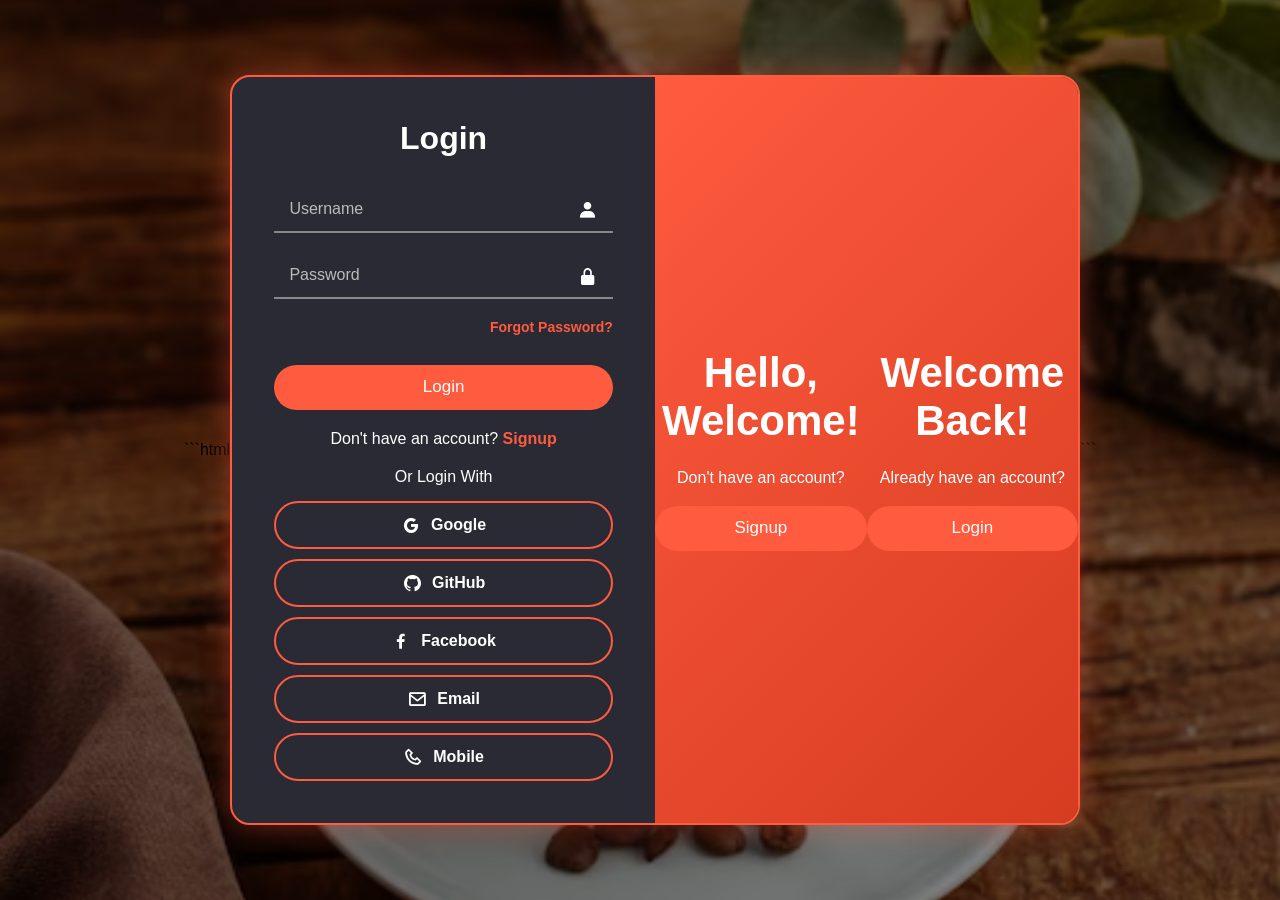
==== index.html @ 04d7d645 "Add files via upload" ====
```html
<!DOCTYPE html>
<html lang="en">

<head>
    <meta charset="UTF-8">
    <meta name="viewport" content="width=device-width, initial-scale=1.0">

    <title>Coffee Cafe</title>

    <!-- Boxicons -->
    <link
        href="https://unpkg.com/boxicons@2.1.4/css/boxicons.min.css"
        rel="stylesheet">

    <!-- CSS -->
    <link rel="stylesheet" href="style.css">
</head>

<body>

<div class="container">

    <!-- ================= LOGIN FORM ================= -->

    <div class="form-box login">

        <form action="login.php" method="POST">

            <h1>Login</h1>

            <div class="input-box">
                <input
                    type="text"
                    name="username"
                    placeholder="Username"
                    required>

                <i class="bx bxs-user"></i>
            </div>


            <div class="input-box">

                <input
                    type="password"
                    name="password"
                    placeholder="Password"
                    required>

                <i class="bx bxs-lock-alt"></i>

            </div>


            <div class="forget-password">

                <a href="forgot-password.html">
                    Forgot Password?
                </a>

            </div>


            <button type="submit" class="button">
                Login
            </button>


            <p>
                Don't have an account?

                <a href="#" class="register-link">
                    Signup
                </a>
            </p>


            <!-- SOCIAL LOGIN -->

            <div class="social-login">

                <p>Or Login With</p>

                <div class="social-icons">

                    <!-- GOOGLE -->
                    <a
                        href="https://accounts.google.com/">
                        <i class="bx bxl-google"></i>
                        Google
                    </a>


                    <!-- GITHUB -->
                    <a
                        href="https://github.com/login">
                        <i class="bx bxl-github"></i>
                        GitHub
                    </a>


                    <!-- FACEBOOK -->
                    <a
                        href="https://www.facebook.com/login/">
                        <i class="bx bxl-facebook"></i>
                        Facebook
                    </a>


                    <!-- EMAIL -->
                    <a href="mailto:">
                        <i class="bx bx-envelope"></i>
                        Email
                    </a>


                    <!-- MOBILE -->
                    <a href="tel:">
                        <i class="bx bx-phone"></i>
                        Mobile
                    </a>

                </div>

            </div>

        </form>

    </div>


    <!-- ================= REGISTER FORM ================= -->

    <div class="form-box register">

        <form action="register.php" method="POST">

            <h1>Register</h1>


            <div class="input-box">

                <input
                    type="text"
                    name="username"
                    placeholder="Username"
                    required>

                <i class="bx bxs-user"></i>

            </div>


            <div class="input-box">

                <input
                    type="email"
                    name="email"
                    placeholder="Email"
                    required>

                <i class="bx bx-envelope"></i>

            </div>


            <div class="input-box">

                <input
                    type="password"
                    name="password"
                    placeholder="Password"
                    required>

                <i class="bx bxs-lock-alt"></i>

            </div>


            <div class="input-box">

                <input
                    type="password"
                    name="confirm_password"
                    placeholder="Confirm Password"
                    required>

                <i class="bx bxs-lock-alt"></i>

            </div>


            <button type="submit" class="button">
                Register
            </button>


            <p>

                Already have an account?

                <a href="#" class="login-link">
                    Login
                </a>

            </p>


            <!-- SOCIAL REGISTER -->

            <div class="social-login">

                <p>Or Register With</p>

                <div class="social-icons">

                    <a href="https://accounts.google.com/">
                        <i class="bx bxl-google"></i>
                        Google
                    </a>

                    <a href="https://github.com/login">
                        <i class="bx bxl-github"></i>
                        GitHub
                    </a>

                    <a href="mailto:">
                        <i class="bx bx-envelope"></i>
                        Email
                    </a>

                    <a href="tel:">
                        <i class="bx bx-phone"></i>
                        Mobile
                    </a>

                </div>

            </div>

        </form>

    </div>


    <!-- ================= TOGGLE BOX ================= -->

    <div class="toggle-box">

        <div class="toggle-panel toggle-left">

            <h1>Hello, Welcome!</h1>

            <p>
                Don't have an account?
            </p>

            <button class="button register-link">
                Signup
            </button>

        </div>


        <div class="toggle-panel toggle-right">

            <h1>Welcome Back!</h1>

            <p>
                Already have an account?
            </p>

            <button class="button login-link">
                Login
            </button>

        </div>

    </div>

</div>


<!-- JavaScript -->

<script src="script.js"></script>

</body>

</html>
```
---- style.css ----
*{
    margin: 0;
    padding: 0;
    box-sizing: border-box;
    font-family: 'Poppins', sans-serif;
}

body{
    display: flex;
    justify-content: center;
    align-items: center;
    min-height: 100vh;

    background:
        linear-gradient(rgba(0,0,0,0.5), rgba(0,0,0,0.5)),
        url("coffee.avif") center/cover no-repeat;
}


.container{
    position: relative;
    width: 850px;
    height: 750px;
    background: #2a2a35;
    border-radius: 20px;
    overflow: hidden;
    border: 2px solid #ff5b3f;
    box-shadow: 0 0 30px rgba(255,91,63,.4);
}

.form-box{
    position: absolute;
    width: 50%;
    height: 100%;
    display: flex;
    justify-content: center;
    align-items: center;
    overflow-y: auto;
    transition: .5s ease;
}

.form-box.login{
    left: 0;
}

.form-box.register{
    right: 0;
    opacity: 0;
    pointer-events: none;
}

.container.active .form-box.login{
    transform: translateX(-100%);
    opacity: 0;
    pointer-events: none;
}

.container.active .form-box.register{
    opacity: 1;
    pointer-events: auto;
}

form{
    width: 80%;
}

form h1{
    color: #fff;
    text-align: center;
    margin-bottom: 30px;
}

.input-box{
    position: relative;
    margin: 20px 0;
}

.input-box input{
    width: 100%;
    padding: 13px 45px 13px 15px;
    border: none;
    outline: none;
    border-bottom: 2px solid #888;
    background: transparent;
    color: #fff;
    font-size: 16px;
}

.input-box input::placeholder{
    color: #bbb;
}

.input-box i{
    position: absolute;
    right: 15px;
    top: 50%;
    transform: translateY(-50%);
    color: #fff;
    font-size: 20px;
}

.button{
    width: 100%;
    height: 45px;
    border: none;
    border-radius: 30px;
    background: #ff5b3f;
    color: #fff;
    font-size: 17px;
    cursor: pointer;
    margin-top: 15px;
    transition: .3s;
}

.button:hover{
    background: #ff784f;
}

form p{
    color: #fff;
    margin-top: 20px;
    text-align: center;
}

form a{
    color: #ff5b3f;
    text-decoration: none;
    font-weight: 600;
}

.toggle-box{
    position: absolute;
    right: 0;
    width: 50%;
    height: 100%;
    background: linear-gradient(135deg,#ff5b3f,#d63c20);
    color: #fff;
    display: flex;
    justify-content: center;
    align-items: center;
    text-align: center;
    transition: .6s ease-in-out;
}

.container.active .toggle-box{
    right: 50%;
}

.toggle-panel{
    width: 80%;
}

.toggle-panel h1{
    font-size: 42px;
    margin-bottom: 20px;
}

.toggle-panel p{
    font-size: 16px;
    line-height: 1.6;
}

/* Forgot Password */

.forget-password{
    text-align: right;
    margin-bottom: 15px;
}

.forget-password a{
    color: #ff5b3f;
    font-size: 14px;
    text-decoration: none;
}

.forget-password a:hover{
    text-decoration: underline;
}

/* Social Login */

.social-login{
    margin-top: 20px;
    text-align: center;
}

.social-login p{
    color: #fff;
    margin-bottom: 15px;
}

.social-icons{
    display: flex;
    flex-direction: column;
    gap: 10px;
}

.social-icons a{
    display: flex;
    align-items: center;
    justify-content: center;
    gap: 10px;
    width: 100%;
    padding: 12px;
    border: 2px solid #ff5b3f;
    border-radius: 30px;
    color: #fff;
    text-decoration: none;
    transition: .3s ease;
}

.social-icons a:hover{
    background: #ff5b3f;
}

.social-icons i{  
    font-size: 20px;
}

/* Coffee Image */

.coffee-img{
    width: 350px;
    display: block;
    margin: 0 auto 20px;
}
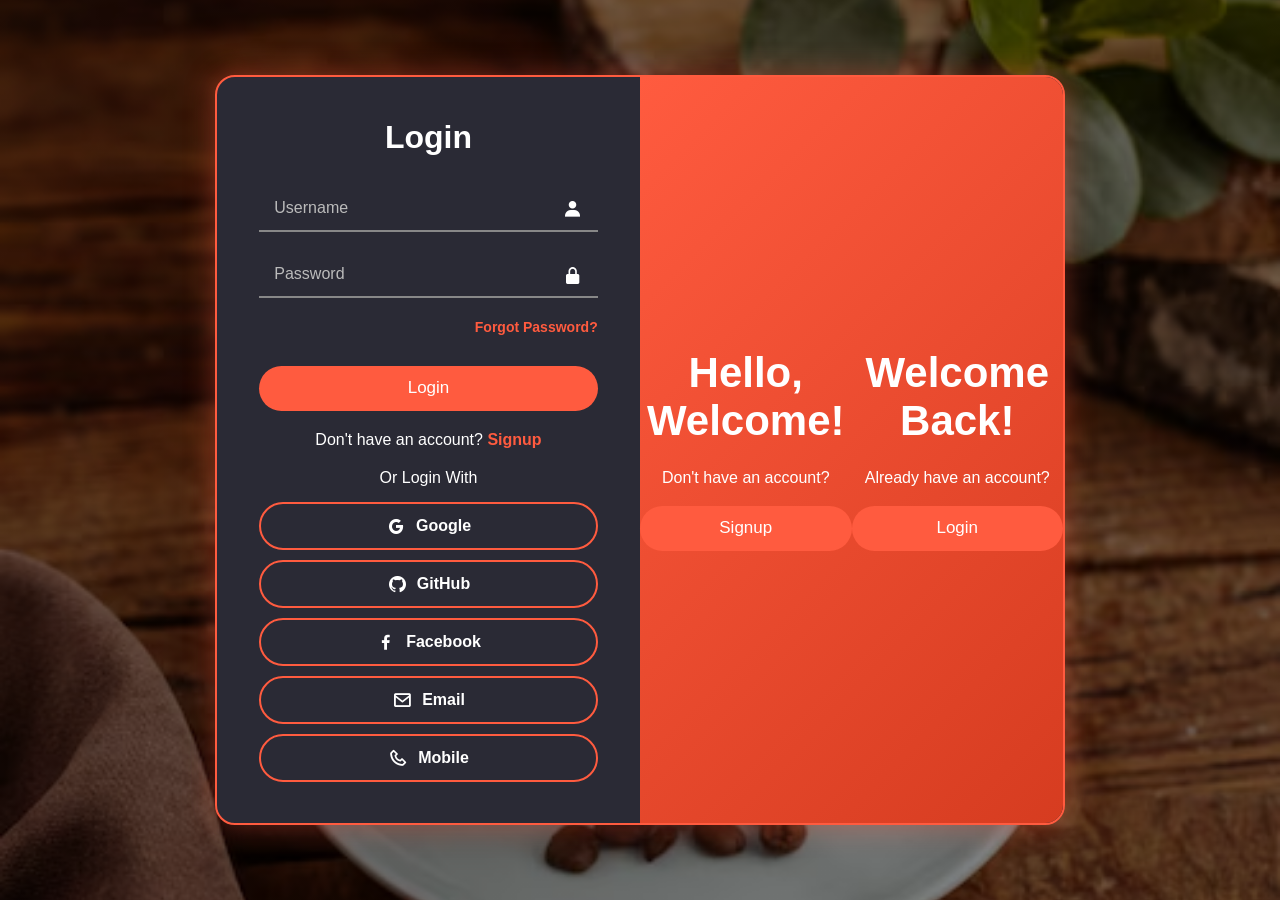
==== commit 2c520c76: "Update index.html" ====
--- a/index.html
+++ b/index.html
@@ -1,4 +1,5 @@
-```html
+
+
 <!DOCTYPE html>
 <html lang="en">
 
@@ -289,4 +290,4 @@
 </body>
 
 </html>
-```
+
